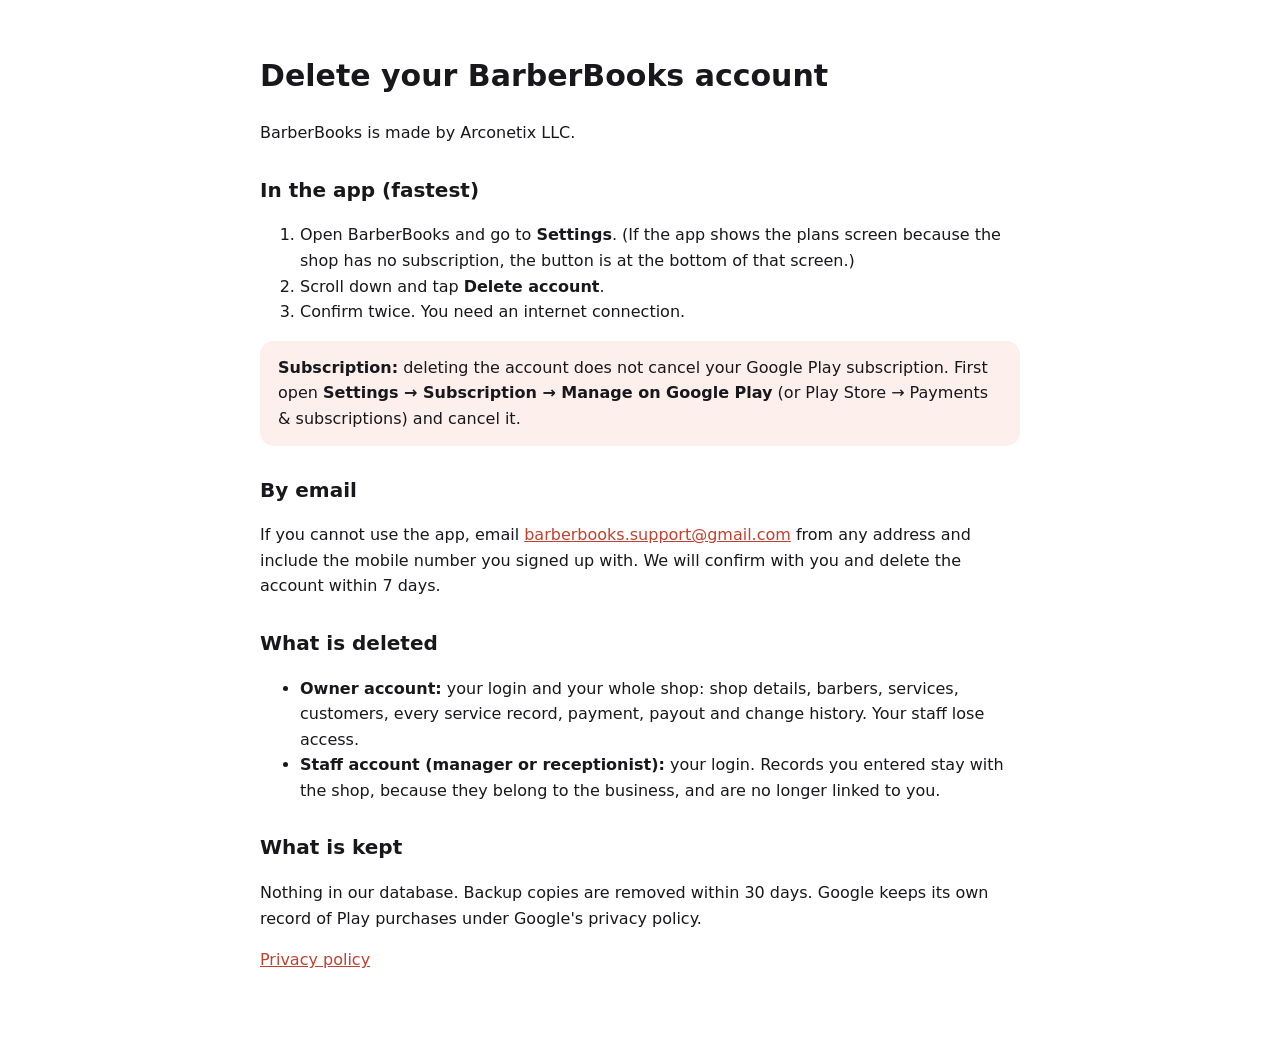
==== delete-account.html @ 8da633a1 "Publish BarberBooks privacy policy and account deletion pages Co-Authored-By: Claude Opus 5.5 <norep" ====
<!doctype html>
<html lang="en">
<head>
<meta charset="utf-8">
<meta name="viewport" content="width=device-width, initial-scale=1">
<title>BarberBooks — Delete your account</title>
<style>
  body { font: 16px/1.6 -apple-system, system-ui, "Segoe UI", Roboto, sans-serif; color: #17171C; max-width: 760px; margin: 0 auto; padding: 32px 20px 64px; }
  h1 { font-size: 30px; } h2 { font-size: 20px; margin-top: 28px; } a { color: #C2402F; }
  .note { background: #FDEFEC; padding: 14px 18px; border-radius: 14px; }
</style>
</head>
<body>
<h1>Delete your BarberBooks account</h1>
<p>BarberBooks is made by Arconetix LLC.</p>

<h2>In the app (fastest)</h2>
<ol>
  <li>Open BarberBooks and go to <strong>Settings</strong>. (If the app shows the plans screen because the shop has no subscription, the button is at the bottom of that screen.)</li>
  <li>Scroll down and tap <strong>Delete account</strong>.</li>
  <li>Confirm twice. You need an internet connection.</li>
</ol>

<p class="note"><strong>Subscription:</strong> deleting the account does not cancel your Google Play subscription. First open <strong>Settings → Subscription → Manage on Google Play</strong> (or Play Store → Payments &amp; subscriptions) and cancel it.</p>

<h2>By email</h2>
<p>If you cannot use the app, email <a href="mailto:barberbooks.support@gmail.com">barberbooks.support@gmail.com</a> from any address and include the mobile number you signed up with. We will confirm with you and delete the account within 7 days.</p>

<h2>What is deleted</h2>
<ul>
  <li><strong>Owner account:</strong> your login and your whole shop: shop details, barbers, services, customers, every service record, payment, payout and change history. Your staff lose access.</li>
  <li><strong>Staff account (manager or receptionist):</strong> your login. Records you entered stay with the shop, because they belong to the business, and are no longer linked to you.</li>
</ul>

<h2>What is kept</h2>
<p>Nothing in our database. Backup copies are removed within 30 days. Google keeps its own record of Play purchases under Google's privacy policy.</p>

<p><a href="privacy.html">Privacy policy</a></p>
</body>
</html>
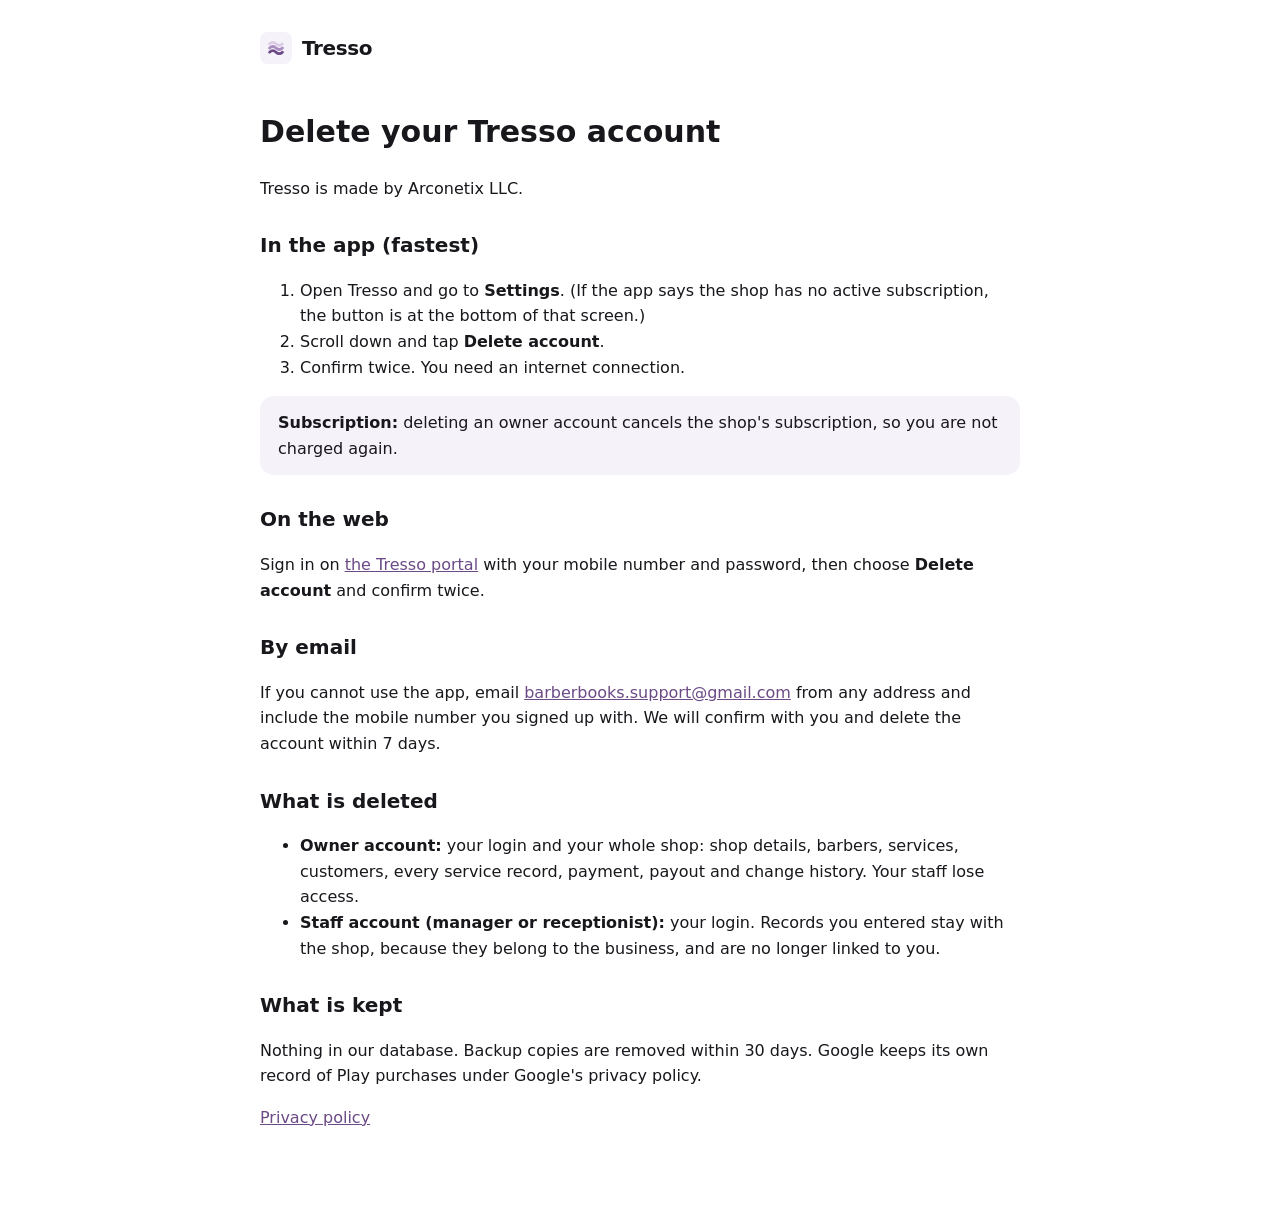
==== commit d97b5a9b: "Publish Tresso: web dashboard, privacy, terms and account deletion pages" ====
--- a/delete-account.html
+++ b/delete-account.html
@@ -3,25 +3,31 @@
 <head>
 <meta charset="utf-8">
 <meta name="viewport" content="width=device-width, initial-scale=1">
-<title>BarberBooks — Delete your account</title>
+<link rel="icon" href="mark.svg" type="image/svg+xml">
+<title>Tresso — Delete your account</title>
 <style>
   body { font: 16px/1.6 -apple-system, system-ui, "Segoe UI", Roboto, sans-serif; color: #17171C; max-width: 760px; margin: 0 auto; padding: 32px 20px 64px; }
-  h1 { font-size: 30px; } h2 { font-size: 20px; margin-top: 28px; } a { color: #C2402F; }
-  .note { background: #FDEFEC; padding: 14px 18px; border-radius: 14px; }
+  .brand { display: inline-flex; align-items: center; gap: 10px; color: #17171C; text-decoration: none; font-size: 20px; font-weight: 600; letter-spacing: -0.02em; }
+  h1 { font-size: 30px; margin-top: 36px; } h2 { font-size: 20px; margin-top: 28px; } a { color: #6B4A86; }
+  .note { background: #F6F2F9; padding: 14px 18px; border-radius: 14px; }
 </style>
 </head>
 <body>
-<h1>Delete your BarberBooks account</h1>
-<p>BarberBooks is made by Arconetix LLC.</p>
+<a class="brand" href="./"><img src="mark.svg" width="32" height="32" alt="">Tresso</a>
+<h1>Delete your Tresso account</h1>
+<p>Tresso is made by Arconetix LLC.</p>
 
 <h2>In the app (fastest)</h2>
 <ol>
-  <li>Open BarberBooks and go to <strong>Settings</strong>. (If the app shows the plans screen because the shop has no subscription, the button is at the bottom of that screen.)</li>
+  <li>Open Tresso and go to <strong>Settings</strong>. (If the app says the shop has no active subscription, the button is at the bottom of that screen.)</li>
   <li>Scroll down and tap <strong>Delete account</strong>.</li>
   <li>Confirm twice. You need an internet connection.</li>
 </ol>
 
-<p class="note"><strong>Subscription:</strong> deleting the account does not cancel your Google Play subscription. First open <strong>Settings → Subscription → Manage on Google Play</strong> (or Play Store → Payments &amp; subscriptions) and cancel it.</p>
+<p class="note"><strong>Subscription:</strong> deleting an owner account cancels the shop's subscription, so you are not charged again.</p>
+
+<h2>On the web</h2>
+<p>Sign in on <a href="./">the Tresso portal</a> with your mobile number and password, then choose <strong>Delete account</strong> and confirm twice.</p>
 
 <h2>By email</h2>
 <p>If you cannot use the app, email <a href="mailto:barberbooks.support@gmail.com">barberbooks.support@gmail.com</a> from any address and include the mobile number you signed up with. We will confirm with you and delete the account within 7 days.</p>
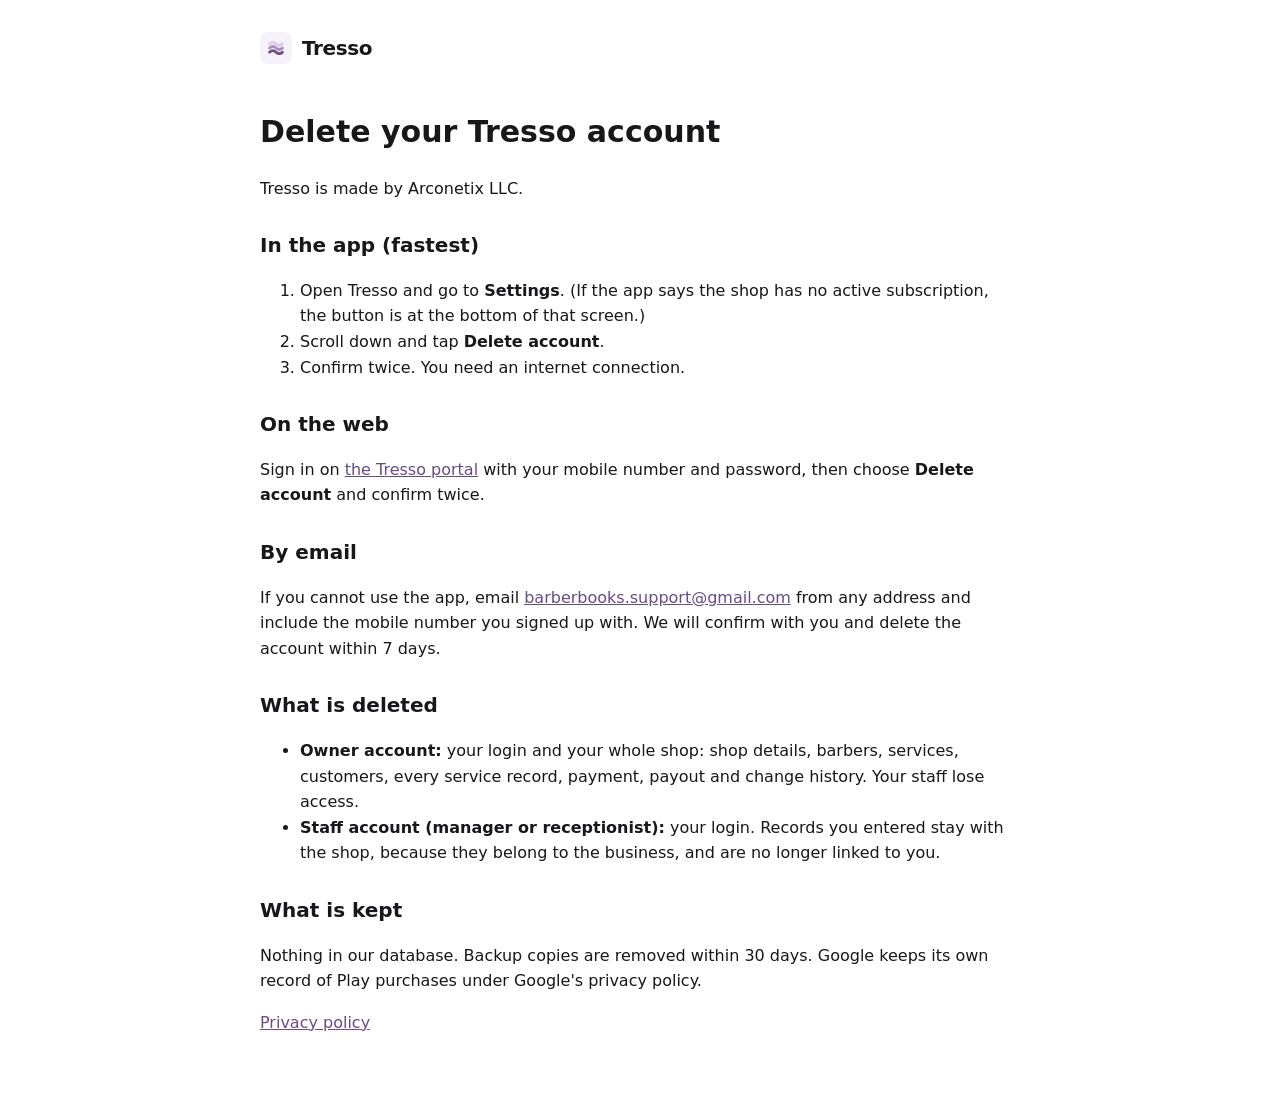
==== commit 31e836c8: "Manual billing: no Stripe checkout; terms and privacy updated Co-Authored-By: Claude Opus 5.5 <norep" ====
--- a/delete-account.html
+++ b/delete-account.html
@@ -24,7 +24,6 @@
   <li>Confirm twice. You need an internet connection.</li>
 </ol>
 
-<p class="note"><strong>Subscription:</strong> deleting an owner account cancels the shop's subscription, so you are not charged again.</p>
 
 <h2>On the web</h2>
 <p>Sign in on <a href="./">the Tresso portal</a> with your mobile number and password, then choose <strong>Delete account</strong> and confirm twice.</p>
